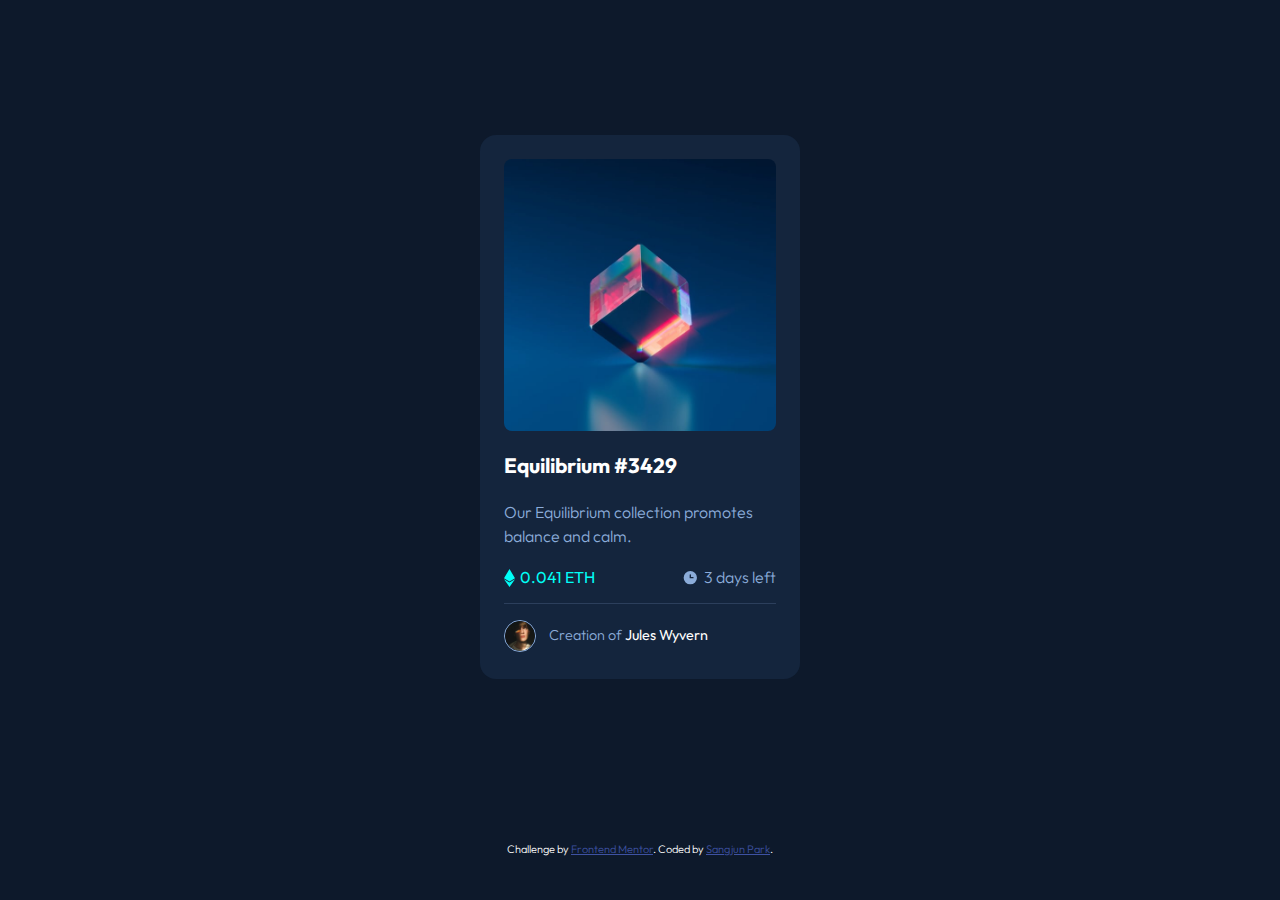
==== nft-preview-card-component-main/index.html @ 62b9f9c4 "my first commit" ====
<!DOCTYPE html>
<html lang="en">
  <head>
    <meta charset="UTF-8" />
    <meta name="viewport" content="width=device-width, initial-scale=1.0" />
    <!-- displays site properly based on user's device -->
    <link
      rel="icon"
      type="image/png"
      sizes="32x32"
      href="./images/favicon-32x32.png"
    />
    <link rel="preconnect" href="https://fonts.googleapis.com" />
    <link rel="preconnect" href="https://fonts.gstatic.com" crossorigin />
    <link
      href="https://fonts.googleapis.com/css2?family=Outfit:wght@300;400;600&display=swap"
      rel="stylesheet"
    />
    <link rel="stylesheet" href="./css/style.css" />
    <title>Frontend Mentor | NFT preview card component</title>

    <!-- Feel free to remove these styles or customise in your own stylesheet 👍 -->
    <style>
      .main__attribution {
        position: absolute;
        bottom: 5%;
        left: 50%;
        transform: translateX(-50%);
      }

      .attribution {
        font-size: 11px;
        text-align: center;
        color: hsl(0, 0%, 100%);
      }
      .attribution a {
        color: hsl(228, 45%, 44%);
      }
    </style>
  </head>
  <body>
    <main class="main">
      <figure class="card main__card flexbox-column">
        <img
          src="images/image-equilibrium.jpg"
          alt="main image of Equilibrium"
          class="card__image"
        />
        <div class="description flexbox-column">
          <h1 class="description__title header1">Equilibrium #3429</h1>
          <p class="description__detail">
            Our Equilibrium collection promotes balance and calm.
          </p>
          <div class="coin-info card__coin-info">
            <div class="coin-info__detail coin-info__detail--highlight">
              <svg width="11" height="18" xmlns="http://www.w3.org/2000/svg">
                <path
                  d="M11 10.216 5.5 18 0 10.216l5.5 3.263 5.5-3.262ZM5.5 0l5.496 9.169L5.5 12.43 0 9.17 5.5 0Z"
                  fill="#00FFF8"
                />
              </svg>
              0.041 ETH
            </div>
            <div class="coin-info__detail">
              <svg width="17" height="17" xmlns="http://www.w3.org/2000/svg">
                <path
                  d="M8.305 2.007a6.667 6.667 0 1 0 0 13.334 6.667 6.667 0 0 0 0-13.334Zm2.667 7.334H8.305a.667.667 0 0 1-.667-.667V6.007a.667.667 0 0 1 1.334 0v2h2a.667.667 0 0 1 0 1.334Z"
                  fill="#8BACD9"
                />
              </svg>
              3 days left
            </div>
          </div>
        </div>
        <div class="creation card__creation">
          <img
            class="creation__img"
            src="./images/image-avatar.png"
            alt="Person who create this card"
          />
          <div class="creation__text">
            Creation of
            <span class="creation__text creation__text--highlight"
              >Jules Wyvern</span
            >
          </div>
        </div>
      </figure>

      <div class="attribution main__attribution">
        Challenge by
        <a href="https://www.frontendmentor.io?ref=challenge" target="_blank"
          >Frontend Mentor</a
        >. Coded by <a href="#">Sangjun Park</a>.
      </div>
    </main>
  </body>
</html>
---- nft-preview-card-component-main/css/style.css ----
* {
  padding: 0;
  margin: 0;
  box-sizing: border-box;
}

body {
  font-family: "Outfit", sans-serif;
  font-size: 18px;
  font-weight: 300;
  line-height: 1;
}

.header1 {
  font-size: 1.3rem;
}

.flexbox-column {
  display: flex;
  flex-direction: column;
}

.main {
  position: relative;
  background-color: hsl(217, 54%, 11%);
  height: 100vh;
  width: auto;
}

.main__card {
  position: absolute;
  top: 15%;
  left: 50%;
  transform: translateX(-50%);
}

.card {
  align-items: center;
  background-color: hsl(216, 50%, 16%);
  width: 20rem;
  height: 34rem;
  border-radius: 1rem;
}

.card__image {
  width: 85%;
  height: auto;
  margin-top: 1.5rem;
  border-radius: 0.5rem;
  align-self: center;
}

.card__coin-info {
  margin-bottom: 1rem;
}

.card__creation {
  border-top: 1px solid hsla(215, 52%, 70%, 0.2);
}

.description {
  align-self: center;
  width: 85%;
}

.description__title {
  align-self: flex-start;
  margin: 1.5rem 0;
  color: hsl(0, 0%, 100%);
}

.description__detail {
  color: hsl(215, 51%, 70%);
  font-size: 1rem;
  margin-bottom: 1.3rem;
  line-height: 1.5;
}

.coin-info {
  display: flex;
  align-items: center;
  justify-content: space-between;
}

.coin-info__detail {
  display: flex;
  text-align: center;
  gap: 0.3rem;
  color: hsl(215, 51%, 70%);
  font-size: 1rem;
}

.coin-info__detail--highlight {
  color: hsl(178, 100%, 50%);
  font-weight: 400;
}

.creation {
  width: 85%;
  padding-top: 1rem;
  display: flex;
  align-items: center;
  justify-content: start;
}

.creation__img {
  height: 2rem;
  width: auto;
  margin-right: 0.8rem;
  border: 1px solid hsl(215, 51%, 70%);
  border-radius: 50%;
}

.creation__img:hover {
}

.creation__text {
  color: hsl(215, 51%, 70%);
  font-size: 0.9rem;
}

.creation__text--highlight {
  color: hsl(0, 0%, 100%);
  font-weight: 400;
}
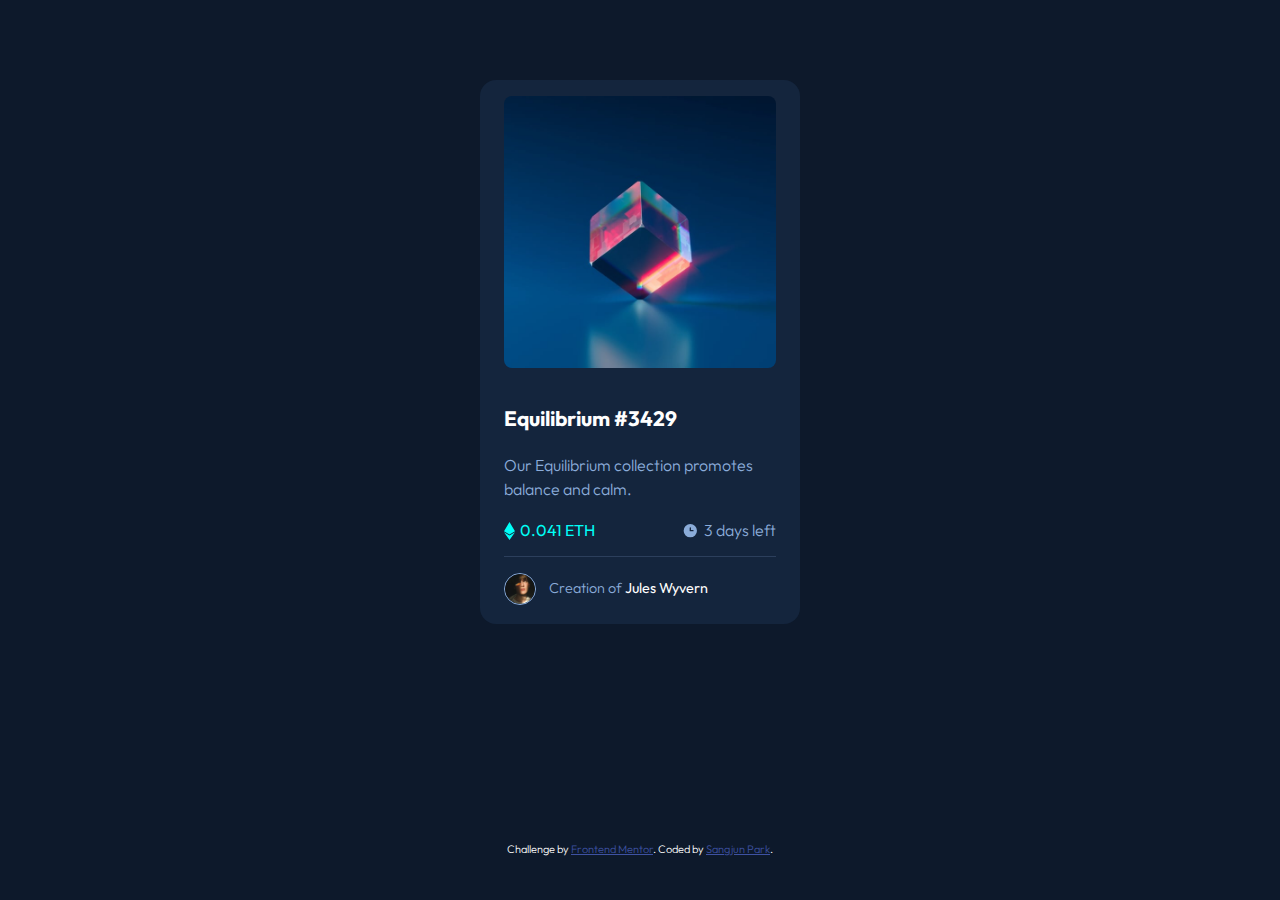
==== commit 4b45d06a: "finish 'nft-preview-card-component'" ====
--- a/nft-preview-card-component-main/index.html
+++ b/nft-preview-card-component-main/index.html
@@ -41,11 +41,23 @@
   <body>
     <main class="main">
       <figure class="card main__card flexbox-column">
-        <img
-          src="images/image-equilibrium.jpg"
-          alt="main image of Equilibrium"
-          class="card__image"
-        />
+        <div class="card__img">
+          <svg
+            width="48"
+            height="48"
+            xmlns="http://www.w3.org/2000/svg"
+            class="card__icon"
+          >
+            <g fill="none" fill-rule="evenodd">
+              <path d="M0 0h48v48H0z" />
+              <path
+                d="M24 9C14 9 5.46 15.22 2 24c3.46 8.78 12 15 22 15 10.01 0 18.54-6.22 22-15-3.46-8.78-11.99-15-22-15Zm0 25c-5.52 0-10-4.48-10-10s4.48-10 10-10 10 4.48 10 10-4.48 10-10 10Zm0-16c-3.31 0-6 2.69-6 6s2.69 6 6 6 6-2.69 6-6-2.69-6-6-6Z"
+                fill="#FFF"
+                fill-rule="nonzero"
+              />
+            </g>
+          </svg>
+        </div>
         <div class="description flexbox-column">
           <h1 class="description__title header1">Equilibrium #3429</h1>
           <p class="description__detail">
@@ -86,13 +98,15 @@
           </div>
         </div>
       </figure>
+    </main>
 
+    <footer>
       <div class="attribution main__attribution">
         Challenge by
         <a href="https://www.frontendmentor.io?ref=challenge" target="_blank"
           >Frontend Mentor</a
         >. Coded by <a href="#">Sangjun Park</a>.
       </div>
-    </main>
+    </footer>
   </body>
 </html>
--- a/nft-preview-card-component-main/css/style.css
+++ b/nft-preview-card-component-main/css/style.css
@@ -21,17 +21,18 @@
 }
 
 .main {
-  position: relative;
   background-color: hsl(217, 54%, 11%);
   height: 100vh;
   width: auto;
+  overflow: hidden;
 }
 
 .main__card {
-  position: absolute;
-  top: 15%;
-  left: 50%;
-  transform: translateX(-50%);
+  position: relative;
+  margin: 5rem auto;
+  /* top: 15%;
+  left: 50%; */
+  /* transform: translateX(-50%); */
 }
 
 .card {
@@ -42,12 +43,37 @@
   border-radius: 1rem;
 }
 
-.card__image {
+.card__img {
+  position: relative;
+  margin: 1rem auto;
+  background-image: url(../images/image-equilibrium.jpg);
   width: 85%;
-  height: auto;
-  margin-top: 1.5rem;
+  height: 0; /* to make same as width */
+  padding-bottom: 85%; /* to make same as width */
+  background-size: 100%;
   border-radius: 0.5rem;
-  align-self: center;
+}
+
+.card__img:hover {
+  background-image: linear-gradient(
+      to right,
+      hsla(178, 100%, 50%, 0.5),
+      hsla(178, 100%, 50%, 0.5)
+    ),
+    url(../images/image-equilibrium.jpg);
+  cursor: pointer;
+}
+
+.card__img:hover .card__icon {
+  opacity: 1;
+}
+
+.card__icon {
+  position: absolute;
+  top: 50%;
+  left: 50%;
+  transform: translate(-50%, -50%);
+  opacity: 0;
 }
 
 .card__coin-info {
@@ -111,9 +137,6 @@
   border-radius: 50%;
 }
 
-.creation__img:hover {
-}
-
 .creation__text {
   color: hsl(215, 51%, 70%);
   font-size: 0.9rem;
@@ -123,3 +146,7 @@
   color: hsl(0, 0%, 100%);
   font-weight: 400;
 }
+
+.footer {
+  margin: 2rem auto;
+}
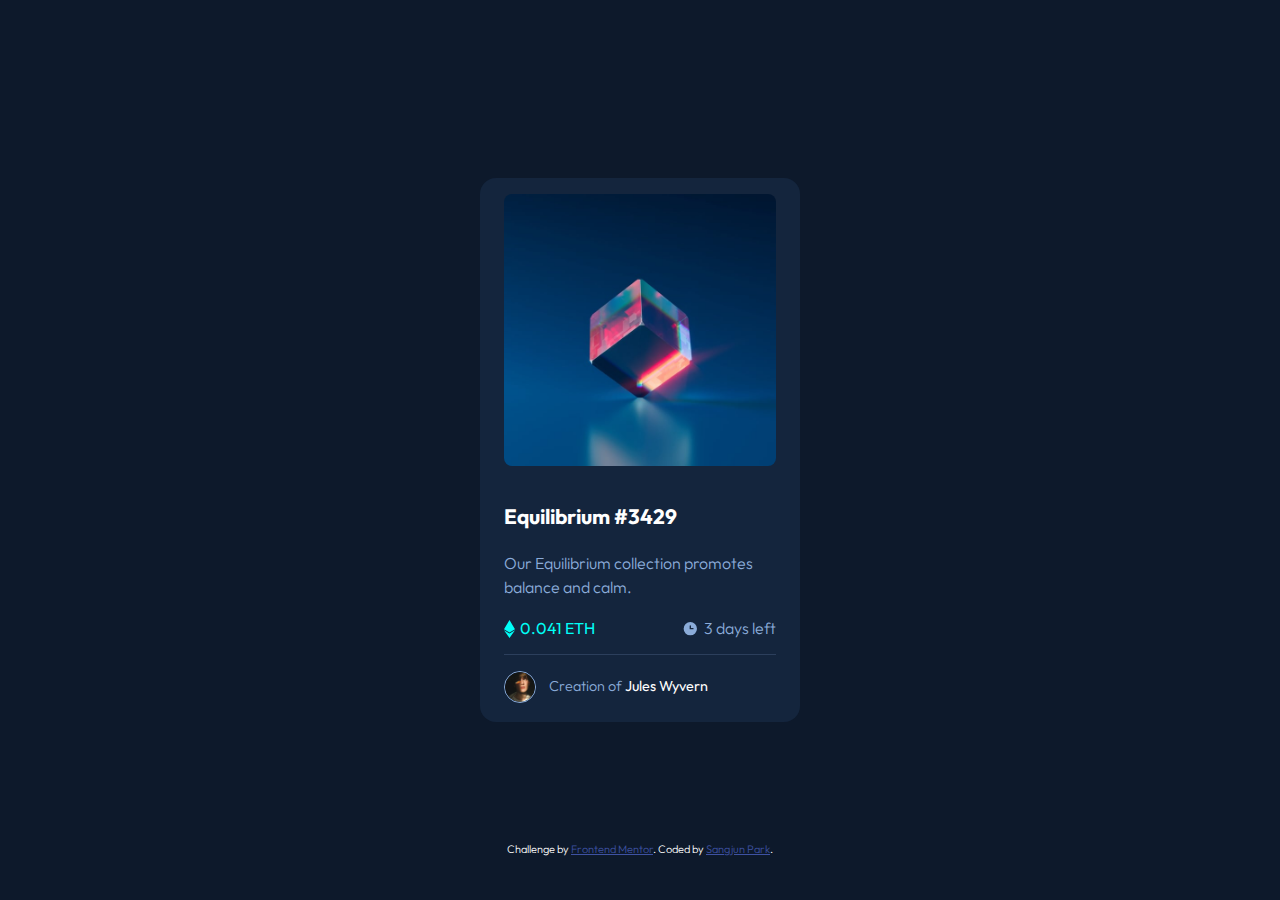
==== commit b7e6e570: "revise coding" ====
--- a/nft-preview-card-component-main/index.html
+++ b/nft-preview-card-component-main/index.html
@@ -40,23 +40,25 @@
   </head>
   <body>
     <main class="main">
-      <figure class="card main__card flexbox-column">
+      <figure class="card flexbox-column">
         <div class="card__img">
-          <svg
-            width="48"
-            height="48"
-            xmlns="http://www.w3.org/2000/svg"
-            class="card__icon"
-          >
-            <g fill="none" fill-rule="evenodd">
-              <path d="M0 0h48v48H0z" />
-              <path
-                d="M24 9C14 9 5.46 15.22 2 24c3.46 8.78 12 15 22 15 10.01 0 18.54-6.22 22-15-3.46-8.78-11.99-15-22-15Zm0 25c-5.52 0-10-4.48-10-10s4.48-10 10-10 10 4.48 10 10-4.48 10-10 10Zm0-16c-3.31 0-6 2.69-6 6s2.69 6 6 6 6-2.69 6-6-2.69-6-6-6Z"
-                fill="#FFF"
-                fill-rule="nonzero"
-              />
-            </g>
-          </svg>
+          <div class="card__img--filter">
+            <svg
+              width="48"
+              height="48"
+              xmlns="http://www.w3.org/2000/svg"
+              class="card__icon"
+            >
+              <g fill="none" fill-rule="evenodd">
+                <path d="M0 0h48v48H0z" />
+                <path
+                  d="M24 9C14 9 5.46 15.22 2 24c3.46 8.78 12 15 22 15 10.01 0 18.54-6.22 22-15-3.46-8.78-11.99-15-22-15Zm0 25c-5.52 0-10-4.48-10-10s4.48-10 10-10 10 4.48 10 10-4.48 10-10 10Zm0-16c-3.31 0-6 2.69-6 6s2.69 6 6 6 6-2.69 6-6-2.69-6-6-6Z"
+                  fill="#FFF"
+                  fill-rule="nonzero"
+                />
+              </g>
+            </svg>
+          </div>
         </div>
         <div class="description flexbox-column">
           <h1 class="description__title header1">Equilibrium #3429</h1>
--- a/nft-preview-card-component-main/css/style.css
+++ b/nft-preview-card-component-main/css/style.css
@@ -5,6 +5,7 @@
 }
 
 body {
+  height: 100vh;
   font-family: "Outfit", sans-serif;
   font-size: 18px;
   font-weight: 300;
@@ -21,18 +22,13 @@
 }
 
 .main {
+  display: flex;
+  align-items: center;
+  justify-content: center;
   background-color: hsl(217, 54%, 11%);
   height: 100vh;
   width: auto;
   overflow: hidden;
-}
-
-.main__card {
-  position: relative;
-  margin: 5rem auto;
-  /* top: 15%;
-  left: 50%; */
-  /* transform: translateX(-50%); */
 }
 
 .card {
@@ -46,21 +42,36 @@
 .card__img {
   position: relative;
   margin: 1rem auto;
-  background-image: url(../images/image-equilibrium.jpg);
   width: 85%;
   height: 0; /* to make same as width */
   padding-bottom: 85%; /* to make same as width */
+  background-image: url(../images/image-equilibrium.jpg);
   background-size: 100%;
   border-radius: 0.5rem;
 }
 
+.card__img--filter {
+  width: 100%;
+  height: 0; /* to make same as width */
+  padding-bottom: 100%; /*to make same as width  */
+  border-radius: 0.5rem;
+  background-image: linear-gradient(
+    to right,
+    hsla(178, 100%, 50%, 0.5),
+    hsla(178, 100%, 50%, 0.5)
+  );
+  opacity: 0;
+  transition: opacity 0.5s ease-in-out;
+  z-index: 100;
+}
+
+.card__img--filter:hover {
+  opacity: 1;
+  cursor: pointer;
+}
+
 .card__img:hover {
-  background-image: linear-gradient(
-      to right,
-      hsla(178, 100%, 50%, 0.5),
-      hsla(178, 100%, 50%, 0.5)
-    ),
-    url(../images/image-equilibrium.jpg);
+  opacity: 1;
   cursor: pointer;
 }
 
@@ -74,6 +85,7 @@
   left: 50%;
   transform: translate(-50%, -50%);
   opacity: 0;
+  transition: opacity 0.5s ease-in-out;
 }
 
 .card__coin-info {
